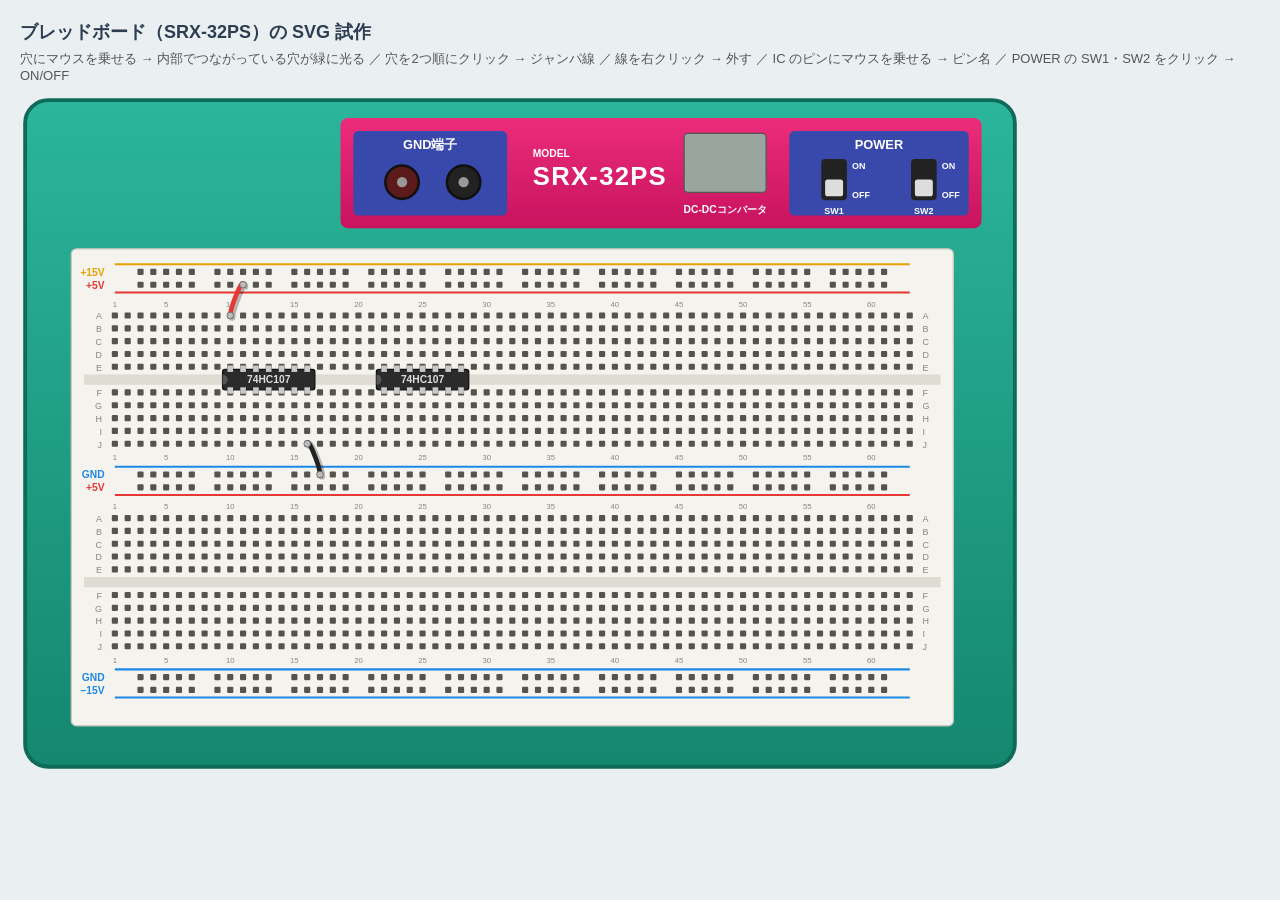
==== breadboard-demo.html @ 84dc2604 "試作ブレッドボード" ====
<!DOCTYPE html>
<html lang="ja">
<head>
    <meta charset="UTF-8">
    <title>ブレッドボード試作（SRX-32PS）</title>
    <style>
        body {
            margin: 0;
            padding: 20px;
            background: #eaeff2;
            font-family: "Hiragino Sans", Meiryo, sans-serif;
            color: #2c3e50;
        }
        h1 { font-size: 18px; margin: 0 0 6px; }
        p  { font-size: 13px; margin: 0 0 12px; color: #555; }
        #board { max-width: 1000px; }

        /* --- ブレッドボード --- */
        .bb-svg { width: 100%; height: auto; display: block; user-select: none; }
        .bb-panel-text  { fill: #fff; font-size: 10px; font-weight: bold; font-family: sans-serif; }
        .bb-panel-small { font-size: 8px; }
        .bb-panel-tiny  { font-size: 7px; }
        .bb-panel-model { font-size: 20px; letter-spacing: 1px; }
        .bb-lcd { font-family: 'Courier New', monospace; font-size: 15px; font-weight: bold; fill: #1b2a1f; }
        .bb-switch { cursor: pointer; }
        .bb-rail-label { font-size: 8px; font-weight: bold; font-family: sans-serif; }
        .bb-row-label  { font-size: 7px; fill: #8a8778; font-family: sans-serif; }
        .bb-col-label  { font-size: 6px; fill: #8a8778; font-family: sans-serif; }

        /* 穴: ふだんは濃い灰色。つながっている穴は緑、ジャンパ線の1本目は橙 */
        .bb-hole { fill: #55534c; cursor: pointer; }
        .bb-hole:hover { fill: #000; }
        .bb-hole-net { fill: #2ecc71; }
        .bb-hole-pending { fill: #ff9800; stroke: #e65100; stroke-width: 1; }

        .bb-ic-label { fill: #ddd; font-size: 8px; font-family: sans-serif; font-weight: bold; }
        .bb-ic-pin { cursor: pointer; }
        .bb-wire { cursor: context-menu; }
        .bb-tip-box  { fill: rgba(0, 0, 0, 0.85); }
        .bb-tip-text { fill: #fff; font-size: 9px; font-family: sans-serif; }
    </style>
</head>
<body>
    <h1>ブレッドボード（SRX-32PS）の SVG 試作</h1>
    <p>
        穴にマウスを乗せる → 内部でつながっている穴が緑に光る ／ 穴を2つ順にクリック → ジャンパ線 ／ 線を右クリック → 外す ／
        IC のピンにマウスを乗せる → ピン名 ／ POWER の SW1・SW2 をクリック → ON/OFF
    </p>
    <div id="board"></div>

    <script src="breadboard.js"></script>
    <script>
        const board = createBreadboard(document.getElementById('board'));

        // 動作確認用: JK フリップフロップの IC を2個置き、電源配線の例を1本ずつ張っておく
        board.placeIC('74HC107', 'B1', 10);
        board.placeIC('74HC107', 'B1', 22);
        board.addWire('B1-A10', 'R1-1-10', '#e53935');   // 1個目の14番ピン(VCC, E10)の列 → 上の +5V レール
        board.addWire('B1-J16', 'R2-0-16', '#212121');   // 1個目の7番ピン(GND, F16)の列 → 下の GND レール
    </script>
</body>
</html>
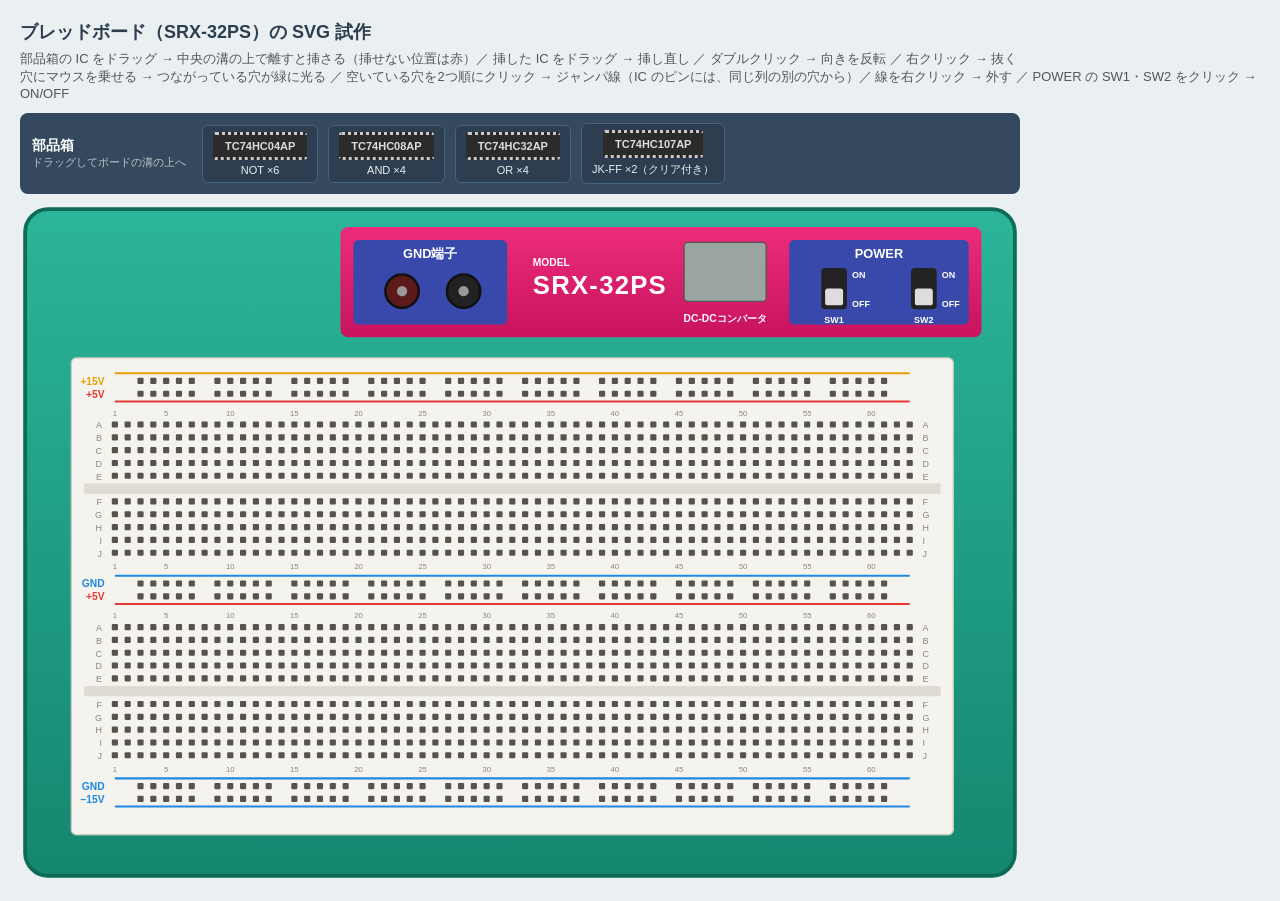
==== commit cea7f606: "ぱたぱた" ====
--- a/breadboard-demo.html
+++ b/breadboard-demo.html
@@ -33,8 +33,34 @@
         .bb-hole-net { fill: #2ecc71; }
         .bb-hole-pending { fill: #ff9800; stroke: #e65100; stroke-width: 1; }
 
-        .bb-ic-label { fill: #ddd; font-size: 8px; font-family: sans-serif; font-weight: bold; }
+        .bb-ic-label { fill: #ddd; font-size: 7px; font-family: sans-serif; font-weight: bold; }
+        .bb-ic-body { cursor: grab; }
         .bb-ic-pin { cursor: pointer; }
+        .bb-ic-moving { opacity: 0.3; }                   /* 挿し直し中の元の位置 */
+        .bb-ic-ghost { opacity: 0.7; }                    /* ドラッグ中の影（挿せる位置） */
+        .bb-ic-ghost-ng { opacity: 0.6; }                 /* 挿せない位置は赤 */
+        .bb-ic-ghost-ng rect { fill: #c62828 !important; }
+
+        /* 部品箱 */
+        .bb-tray {
+            display: flex; flex-wrap: wrap; align-items: center; gap: 10px;
+            margin-bottom: 10px; padding: 10px 12px;
+            background: #34495e; border-radius: 8px; color: #fff;
+        }
+        .bb-tray-title { font-weight: bold; font-size: 14px; margin-right: 6px; }
+        .bb-tray-title small { display: block; font-weight: normal; font-size: 11px; color: #bdc3c7; }
+        .bb-tray-item {
+            display: flex; flex-direction: column; align-items: center; gap: 4px;
+            padding: 6px 10px; background: #2c3e50; border: 1px solid #46637f; border-radius: 6px;
+            cursor: grab; user-select: none; touch-action: none;
+        }
+        .bb-tray-item:hover { background: #415b76; }
+        .bb-tray-chip {
+            position: relative; padding: 5px 12px; background: #2b2b2b; border-radius: 3px;
+            color: #ddd; font: bold 11px sans-serif;
+            border-top: 3px dotted #c9c9c9; border-bottom: 3px dotted #c9c9c9;   /* ピンの並び */
+        }
+        .bb-tray-desc { font-size: 11px; color: #ecf0f1; }
         .bb-wire { cursor: context-menu; }
         .bb-tip-box  { fill: rgba(0, 0, 0, 0.85); }
         .bb-tip-text { fill: #fff; font-size: 9px; font-family: sans-serif; }
@@ -43,8 +69,10 @@
 <body>
     <h1>ブレッドボード（SRX-32PS）の SVG 試作</h1>
     <p>
-        穴にマウスを乗せる → 内部でつながっている穴が緑に光る ／ 穴を2つ順にクリック → ジャンパ線 ／ 線を右クリック → 外す ／
-        IC のピンにマウスを乗せる → ピン名 ／ POWER の SW1・SW2 をクリック → ON/OFF
+        部品箱の IC をドラッグ → 中央の溝の上で離すと挿さる（挿せない位置は赤）／ 挿した IC をドラッグ → 挿し直し ／
+        ダブルクリック → 向きを反転 ／ 右クリック → 抜く<br>
+        穴にマウスを乗せる → つながっている穴が緑に光る ／ 空いている穴を2つ順にクリック → ジャンパ線（IC のピンには、同じ列の別の穴から）／ 線を右クリック → 外す ／
+        POWER の SW1・SW2 をクリック → ON/OFF
     </p>
     <div id="board"></div>
 
@@ -52,11 +80,7 @@
     <script>
         const board = createBreadboard(document.getElementById('board'));
 
-        // 動作確認用: JK フリップフロップの IC を2個置き、電源配線の例を1本ずつ張っておく
-        board.placeIC('74HC107', 'B1', 10);
-        board.placeIC('74HC107', 'B1', 22);
-        board.addWire('B1-A10', 'R1-1-10', '#e53935');   // 1個目の14番ピン(VCC, E10)の列 → 上の +5V レール
-        board.addWire('B1-J16', 'R2-0-16', '#212121');   // 1個目の7番ピン(GND, F16)の列 → 下の GND レール
+        // 部品箱から IC を挿して試せるよう、最初は何も置かない
     </script>
 </body>
-</html>
+</html>
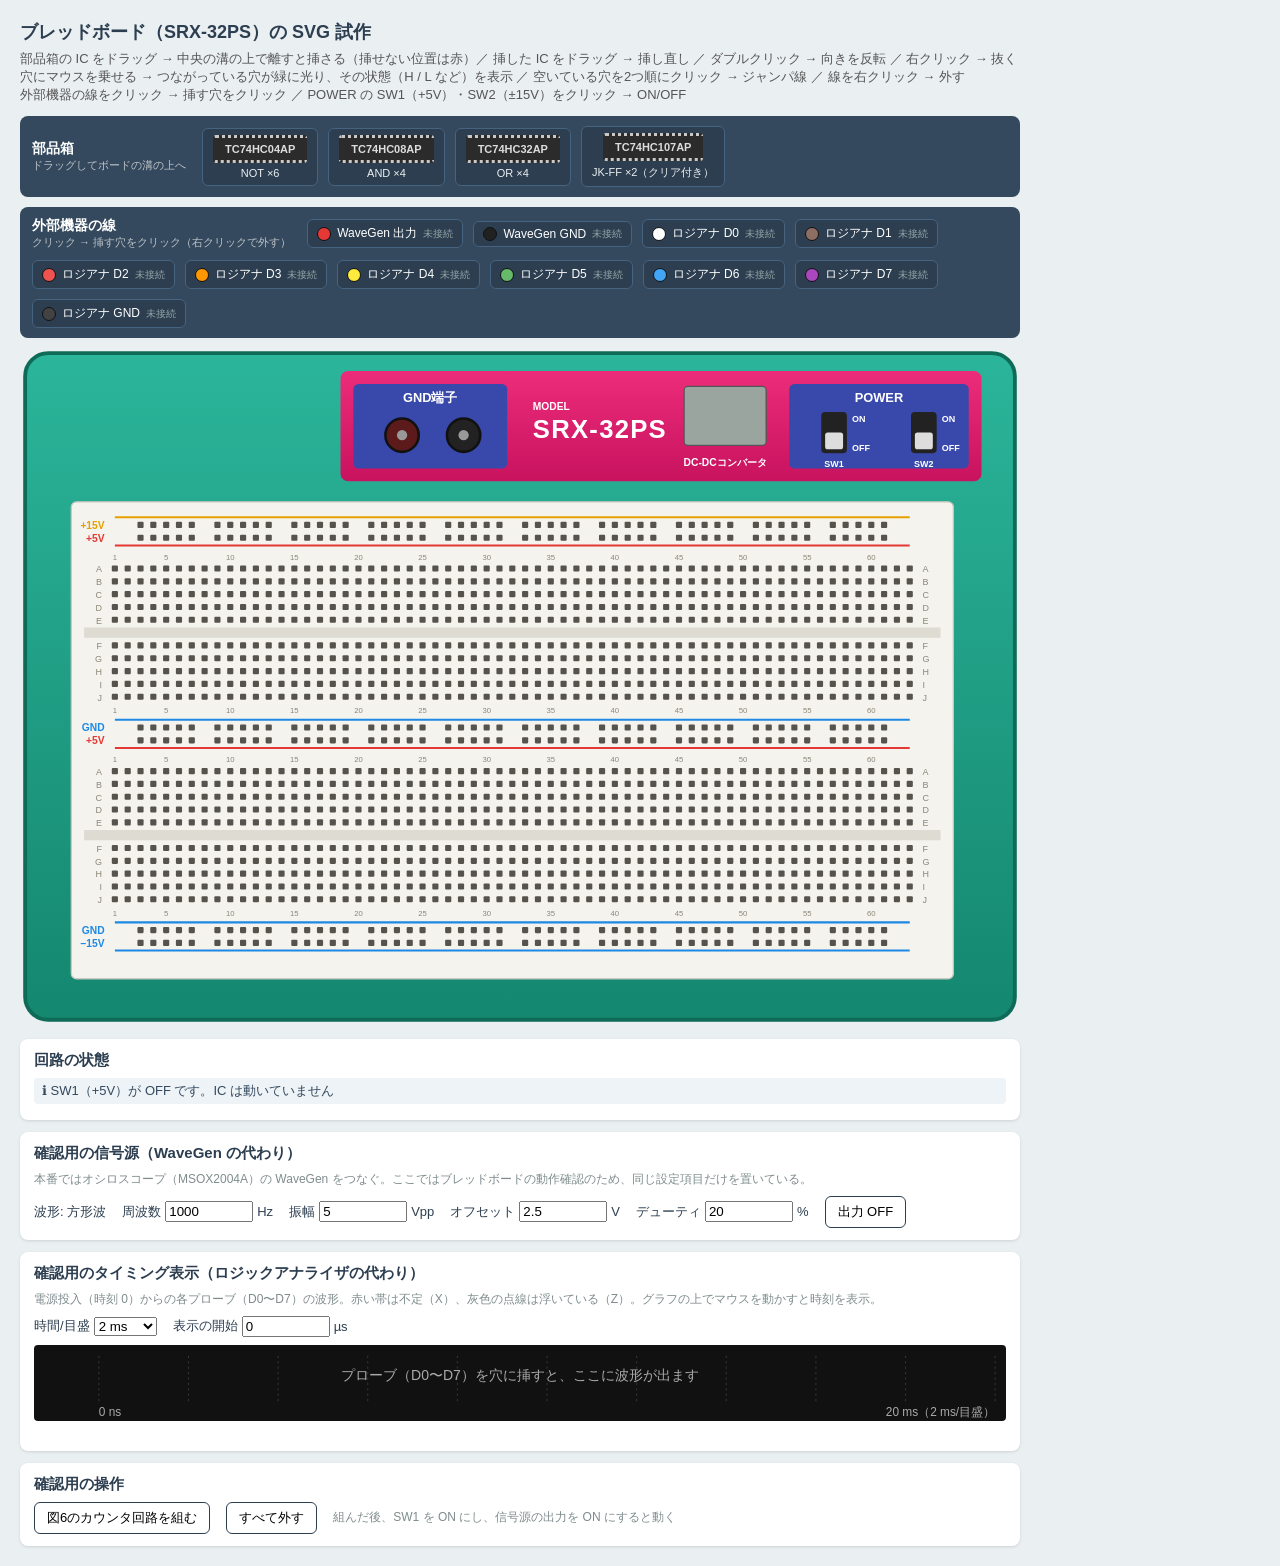
==== commit 70eeee1f: "ブレッドボード実装" ====
--- a/breadboard-demo.html
+++ b/breadboard-demo.html
@@ -12,6 +12,7 @@
             color: #2c3e50;
         }
         h1 { font-size: 18px; margin: 0 0 6px; }
+        h2 { font-size: 15px; margin: 0 0 8px; }
         p  { font-size: 13px; margin: 0 0 12px; color: #555; }
         #board { max-width: 1000px; }
 
@@ -64,6 +65,39 @@
         .bb-wire { cursor: context-menu; }
         .bb-tip-box  { fill: rgba(0, 0, 0, 0.85); }
         .bb-tip-text { fill: #fff; font-size: 9px; font-family: sans-serif; }
+
+        /* 外部機器の線 */
+        .bb-lead { cursor: context-menu; }
+        .bb-lead-label { font-size: 7px; font-weight: bold; font-family: sans-serif; pointer-events: none; }
+        .bb-lead-item {
+            display: flex; align-items: center; gap: 6px;
+            padding: 5px 9px; background: #2c3e50; border: 1px solid #46637f; border-radius: 6px;
+            color: #fff; font-size: 12px; cursor: pointer;
+        }
+        .bb-lead-item:hover { background: #415b76; }
+        .bb-lead-swatch { width: 12px; height: 12px; border-radius: 50%; border: 1px solid #111; }
+        .bb-lead-where { color: #95a5a6; }
+        .bb-lead-plugged .bb-lead-where { color: #2ecc71; }
+        .bb-lead-selected { outline: 2px solid #ff9800; background: #4e3a1e; }
+
+        /* --- 確認用パネル --- */
+        .check { max-width: 1000px; margin-top: 14px; display: grid; gap: 12px; }
+        .card { background: #fff; border-radius: 8px; padding: 12px 14px; box-shadow: 0 1px 3px rgba(0,0,0,.12); }
+        .card .note { font-size: 12px; color: #7f8c8d; margin: 0 0 8px; }
+        .row { display: flex; flex-wrap: wrap; gap: 10px 16px; align-items: center; font-size: 13px; }
+        .row label { display: flex; align-items: center; gap: 4px; }
+        .row input[type=number] { width: 80px; }
+        button.action { padding: 6px 12px; border-radius: 6px; border: 1px solid #2c3e50; background: #fff; cursor: pointer; font-size: 13px; }
+        button.action:hover { background: #ecf0f1; }
+        button.output-on { background: #27ae60; color: #fff; border-color: #1e8449; }
+        #status { list-style: none; margin: 0; padding: 0; font-size: 13px; }
+        #status li { padding: 4px 8px; border-radius: 4px; margin-bottom: 4px; }
+        #status .error { background: #fdecea; color: #b71c1c; }
+        #status .warn  { background: #fff4e0; color: #8a4b00; }
+        #status .info  { background: #eef3f7; color: #34495e; }
+        #status .ok    { background: #e8f6ee; color: #1e7a45; }
+        #timing { width: 100%; height: auto; display: block; background: #111; border-radius: 4px; }
+        #timing-info { font-size: 12px; color: #555; margin-top: 4px; min-height: 1.2em; }
     </style>
 </head>
 <body>
@@ -71,16 +105,222 @@
     <p>
         部品箱の IC をドラッグ → 中央の溝の上で離すと挿さる（挿せない位置は赤）／ 挿した IC をドラッグ → 挿し直し ／
         ダブルクリック → 向きを反転 ／ 右クリック → 抜く<br>
-        穴にマウスを乗せる → つながっている穴が緑に光る ／ 空いている穴を2つ順にクリック → ジャンパ線（IC のピンには、同じ列の別の穴から）／ 線を右クリック → 外す ／
-        POWER の SW1・SW2 をクリック → ON/OFF
+        穴にマウスを乗せる → つながっている穴が緑に光り、その状態（H / L など）を表示 ／ 空いている穴を2つ順にクリック → ジャンパ線 ／ 線を右クリック → 外す<br>
+        外部機器の線をクリック → 挿す穴をクリック ／ POWER の SW1（+5V）・SW2（±15V）をクリック → ON/OFF
     </p>
     <div id="board"></div>
 
+    <div class="check">
+        <div class="card">
+            <h2>回路の状態</h2>
+            <ul id="status"></ul>
+        </div>
+
+        <div class="card">
+            <h2>確認用の信号源（WaveGen の代わり）</h2>
+            <p class="note">本番ではオシロスコープ（MSOX2004A）の WaveGen をつなぐ。ここではブレッドボードの動作確認のため、同じ設定項目だけを置いている。</p>
+            <div class="row">
+                <span>波形: 方形波</span>
+                <label>周波数 <input id="wg-freq" type="number" value="1000" min="1" step="any"> Hz</label>
+                <label>振幅 <input id="wg-vpp" type="number" value="5" step="0.1"> Vpp</label>
+                <label>オフセット <input id="wg-offset" type="number" value="2.5" step="0.1"> V</label>
+                <label>デューティ <input id="wg-duty" type="number" value="20" min="1" max="99"> %</label>
+                <button class="action" id="wg-output" type="button">出力 OFF</button>
+            </div>
+        </div>
+
+        <div class="card">
+            <h2>確認用のタイミング表示（ロジックアナライザの代わり）</h2>
+            <p class="note">電源投入（時刻 0）からの各プローブ（D0〜D7）の波形。赤い帯は不定（X）、灰色の点線は浮いている（Z）。グラフの上でマウスを動かすと時刻を表示。</p>
+            <div class="row" style="margin-bottom:8px">
+                <label>時間/目盛
+                    <select id="la-div">
+                        <option value="10">10 ns</option><option value="20">20 ns</option><option value="50">50 ns</option>
+                        <option value="100">100 ns</option><option value="200">200 ns</option><option value="500">500 ns</option>
+                        <option value="1000">1 µs</option><option value="2000">2 µs</option><option value="5000">5 µs</option>
+                        <option value="10000">10 µs</option><option value="20000">20 µs</option><option value="50000">50 µs</option>
+                        <option value="100000">100 µs</option><option value="200000">200 µs</option><option value="500000">500 µs</option>
+                        <option value="1000000">1 ms</option><option value="2000000" selected>2 ms</option>
+                    </select>
+                </label>
+                <label>表示の開始 <input id="la-start" type="number" value="0" min="0" step="any"> µs</label>
+            </div>
+            <svg id="timing" viewBox="0 0 900 300"></svg>
+            <div id="timing-info"></div>
+        </div>
+
+        <div class="card">
+            <h2>確認用の操作</h2>
+            <div class="row">
+                <button class="action" id="build-counter" type="button">図6のカウンタ回路を組む</button>
+                <button class="action" id="clear-all" type="button">すべて外す</button>
+                <span class="note" style="margin:0">組んだ後、SW1 を ON にし、信号源の出力を ON にすると動く</span>
+            </div>
+        </div>
+    </div>
+
+    <script src="logic-sim.js"></script>
     <script src="breadboard.js"></script>
     <script>
-        const board = createBreadboard(document.getElementById('board'));
-
-        // 部品箱から IC を挿して試せるよう、最初は何も置かない
+        // ---------------------------------------------------------------
+        //  外部機器の線（オシロスコープ MSOX2004A の WaveGen 出力とデジタルプローブ）
+        // ---------------------------------------------------------------
+        const PROBE_COLORS = ['#ffffff', '#8d6e63', '#ef5350', '#ff9800', '#ffeb3b', '#66bb6a', '#42a5f5', '#ab47bc'];
+        const PROBES = PROBE_COLORS.map((color, i) => ({ id: `D${i}`, label: `ロジアナ D${i}`, short: `D${i}`, role: 'probe', color }));
+        const board = createBreadboard(document.getElementById('board'), {
+            terminals: [
+                { id: 'WG',     label: 'WaveGen 出力',  short: 'Gen',   role: 'source', color: '#e53935' },
+                { id: 'WG-GND', label: 'WaveGen GND',   short: 'G-GND', role: 'ground', color: '#212121' },
+                ...PROBES,
+                { id: 'LA-GND', label: 'ロジアナ GND',  short: 'D-GND', role: 'ground', color: '#424242' },
+            ],
+        });
+
+        // ---------------------------------------------------------------
+        //  信号源の設定
+        // ---------------------------------------------------------------
+        const $ = id => document.getElementById(id);
+        let outputOn = false;
+        function applySignal() {
+            board.setSignal('WG', {
+                kind: 'square',
+                freqHz: Math.max(1, Number($('wg-freq').value) || 1000),
+                vpp: Number($('wg-vpp').value) || 0,
+                offsetV: Number($('wg-offset').value) || 0,
+                duty: Math.min(99, Math.max(1, Number($('wg-duty').value) || 50)),
+                enabled: outputOn,
+            });
+        }
+        ['wg-freq', 'wg-vpp', 'wg-offset', 'wg-duty'].forEach(id => $(id).addEventListener('change', applySignal));
+        $('wg-output').addEventListener('click', () => {
+            outputOn = !outputOn;
+            $('wg-output').textContent = outputOn ? '出力 ON' : '出力 OFF';
+            $('wg-output').classList.toggle('output-on', outputOn);
+            applySignal();
+        });
+
+        // ---------------------------------------------------------------
+        //  状態の一覧
+        // ---------------------------------------------------------------
+        function renderStatus() {
+            const list = board.getStatus();
+            $('status').innerHTML = list.length === 0
+                ? '<li class="ok">問題は見つかっていません</li>'
+                : list.map(s => `<li class="${s.level}">${{ error: '✖', warn: '⚠', info: 'ℹ' }[s.level]} ${s.text}</li>`).join('');
+        }
+
+        // ---------------------------------------------------------------
+        //  タイミング表示
+        // ---------------------------------------------------------------
+        const W = 900, LEFT = 60, ROW_H = 34, TOP = 10;
+        const formatTime = ns => Math.abs(ns) >= 1e6 ? `${+(ns / 1e6).toFixed(4)} ms`
+                               : Math.abs(ns) >= 1e3 ? `${+(ns / 1e3).toFixed(4)} µs` : `${+ns.toFixed(2)} ns`;
+        let view = null;
+        function renderTiming() {
+            const svg = $('timing');
+            const div = Number($('la-div').value);
+            const start = Math.max(0, Number($('la-start').value) || 0) * 1000;
+            const span = div * 10, end = start + span;
+            const result = board.simulate(end);
+            const rows = PROBES.filter(p => result.trace(p.id) !== null);
+            const height = TOP * 2 + Math.max(1, rows.length) * ROW_H + 16;
+            svg.setAttribute('viewBox', `0 0 ${W} ${height}`);
+            const x = t => LEFT + (t - start) / span * (W - LEFT - 10);
+            let html = '';
+            for (let i = 0; i <= 10; i++) {
+                const gx = LEFT + i * (W - LEFT - 10) / 10;
+                html += `<line x1="${gx}" y1="${TOP}" x2="${gx}" y2="${height - 16}" stroke="#333" stroke-dasharray="2 3"/>`;
+            }
+            html += `<text x="${LEFT}" y="${height - 4}" fill="#aaa" font-size="11">${formatTime(start)}</text>`;
+            html += `<text x="${W - 10}" y="${height - 4}" fill="#aaa" font-size="11" text-anchor="end">${formatTime(end)}（${formatTime(div)}/目盛）</text>`;
+            if (rows.length === 0) {
+                html += `<text x="${W / 2}" y="${TOP + 22}" fill="#aaa" font-size="13" text-anchor="middle">プローブ（D0〜D7）を穴に挿すと、ここに波形が出ます</text>`;
+            }
+            rows.forEach((p, r) => {
+                const yHigh = TOP + r * ROW_H + 6, yLow = yHigh + ROW_H - 14, yMid = (yHigh + yLow) / 2;
+                html += `<text x="8" y="${yMid + 4}" fill="${p.color}" font-size="12" font-weight="bold">${p.id}</text>`;
+                const trace = result.trace(p.id);
+                let path = '';
+                trace.forEach((pt, i) => {
+                    const t0 = Math.max(pt.t, start), t1 = Math.min(i + 1 < trace.length ? trace[i + 1].t : end, end);
+                    if (t1 < start || t0 > end || t1 < t0) return;
+                    const x0 = x(t0), x1 = x(t1);
+                    if (pt.v === 0 || pt.v === 1) {
+                        const y = pt.v === 1 ? yHigh : yLow;
+                        path += `${path ? 'L' : 'M'} ${x0} ${y} L ${x1} ${y} `;
+                    } else {
+                        if (path) { html += `<path d="${path}" fill="none" stroke="${p.color}" stroke-width="1.5"/>`; path = ''; }
+                        html += pt.v === 'X'
+                            ? `<rect x="${x0}" y="${yHigh}" width="${Math.max(1, x1 - x0)}" height="${yLow - yHigh}" fill="rgba(229,57,53,.45)"/>`
+                            : `<line x1="${x0}" y1="${yMid}" x2="${x1}" y2="${yMid}" stroke="#888" stroke-dasharray="3 3"/>`;
+                    }
+                });
+                if (path) html += `<path d="${path}" fill="none" stroke="${p.color}" stroke-width="1.5"/>`;
+            });
+            html += `<line id="cursor" x1="-10" y1="${TOP}" x2="-10" y2="${height - 16}" stroke="#ffd54f"/>`;
+            svg.innerHTML = html;
+            view = { start, span };
+            $('timing-info').textContent = result.truncated ? '※ 計算量が多すぎるため途中までしか表示していません（時間/目盛を小さくしてください）' : '';
+        }
+        $('timing').addEventListener('mousemove', e => {
+            if (!view) return;
+            const svg = $('timing');
+            const p = svg.createSVGPoint(); p.x = e.clientX; p.y = e.clientY;
+            const pt = p.matrixTransform(svg.getScreenCTM().inverse());
+            if (pt.x < LEFT) return;
+            const t = view.start + (pt.x - LEFT) / (W - LEFT - 10) * view.span;
+            const cursor = $('cursor');
+            cursor.setAttribute('x1', pt.x); cursor.setAttribute('x2', pt.x);
+            $('timing-info').textContent = `カーソル: ${formatTime(t)}`;
+        });
+        ['la-div', 'la-start'].forEach(id => $(id).addEventListener('change', renderTiming));
+
+        board.onChange(() => { renderStatus(); renderTiming(); });
+        renderStatus();
+        renderTiming();
+
+        // ---------------------------------------------------------------
+        //  確認用: 図6（JK-FF による非同期式4ビットカウンタ）を組む
+        //   U1・U2 = TC74HC107AP。J・K・CLR̅ はすべて +5V、Q を次の段の CLK へ
+        // ---------------------------------------------------------------
+        function railHole(strip, column) {
+            // 指定した列にいちばん近い、空いている電源レールの穴
+            const used = id => board.wires.some(w => w.a === id || w.b === id) || board.terminals.some(t => t.holeId === id);
+            return board.holes.filter(h => h.strip === strip && !used(h.id))
+                .sort((a, b) => Math.abs(a.x - board.holes.find(h => h.id === `B1-A${column}`).x) - Math.abs(b.x - board.holes.find(h => h.id === `B1-A${column}`).x))[0].id;
+        }
+        function buildCounter() {
+            clearAll();
+            const PLUS5_TOP = 'R1-1', PLUS5_BOTTOM = 'R2-1', GND = 'R2-0';
+            [10, 20].forEach(c => {
+                board.placeIC('74HC107', 'B1', c);
+                // 上側の列（E 行のピン）: 14 VCC, 13 1CLR̅, 11 2K, 9 2CLR̅, 8 2J → +5V
+                [c, c + 1, c + 3, c + 5, c + 6].forEach(col => board.addWire(`B1-D${col}`, railHole(PLUS5_TOP, col), '#e53935'));
+                // 下側の列（F 行のピン）: 1 1J, 4 1K → +5V、7 GND → GND
+                [c, c + 3].forEach(col => board.addWire(`B1-G${col}`, railHole(PLUS5_BOTTOM, col), '#e53935'));
+                board.addWire(`B1-G${c + 6}`, railHole(GND, c + 6), '#212121');
+                // 1Q（3番, F 行 c+2）→ 2CLK（10番, E 行 c+4）
+                board.addWire(`B1-G${c + 2}`, `B1-C${c + 4}`, '#43a047');
+            });
+            // U1 の 2Q（Q1）→ U2 の 1CLK
+            board.addWire('B1-G14', 'B1-C22', '#43a047');
+            // 外部機器: クロック = U1 の 1CLK（E12）
+            board.plugTerminal('WG', 'B1-C12');
+            board.plugTerminal('WG-GND', railHole(GND, 30));
+            board.plugTerminal('D0', 'B1-B12');   // Clock
+            board.plugTerminal('D1', 'B1-H12');   // Q0
+            board.plugTerminal('D2', 'B1-H14');   // Q1
+            board.plugTerminal('D3', 'B1-H22');   // Q2
+            board.plugTerminal('D4', 'B1-H24');   // Q3
+            board.plugTerminal('LA-GND', railHole(GND, 34));
+        }
+        function clearAll() {
+            board.terminals.forEach(t => board.unplugTerminal(t.id));
+            [...board.wires].forEach(w => board.removeWire(w));
+            [...board.ics].forEach(ic => board.removeIC(ic));
+        }
+        $('build-counter').addEventListener('click', buildCounter);
+        $('clear-all').addEventListener('click', clearAll);
     </script>
 </body>
-</html>+</html>
